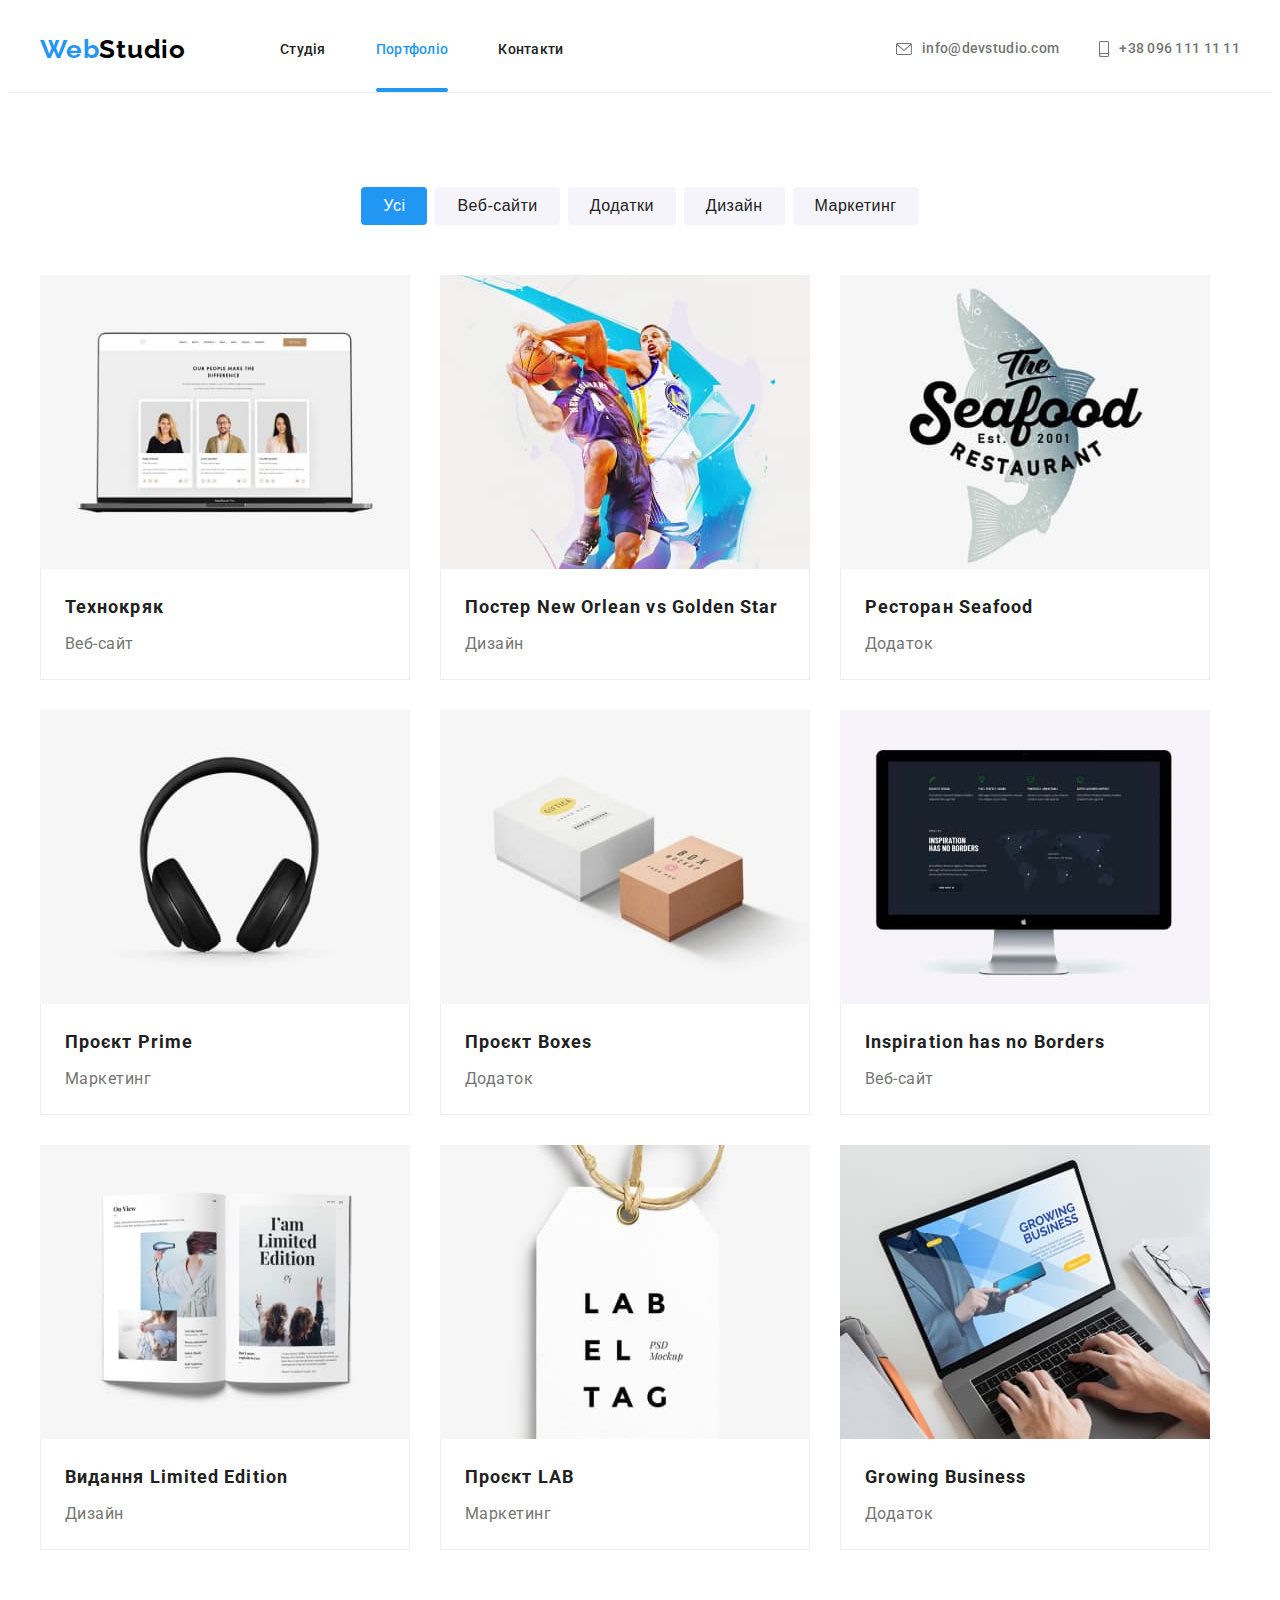
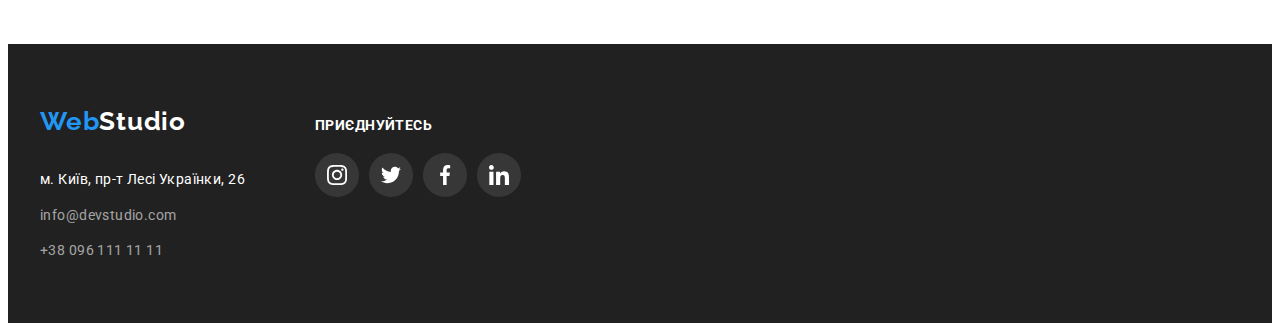
==== portfolio.html @ 7ac187a0 "add js, corected html and css" ====
<!DOCTYPE html>
<html lang="uk">

<head>
    <meta charset="UTF-8">
    <meta http-equiv="X-UA-Compatible" content="IE=edge">
    <meta name="viewport" content="width=device-width, initial-scale=1.0">
    <title>Document</title>
    <link
        href="https://fonts.googleapis.com/css2?family=Raleway:wght@700&family=Roboto:wght@400;500;700;900&display=swap"
        rel="stylesheet">
    <link rel="stylesheet" href="https://cdnjs.cloudflare.com/ajax/libs/modern-normalize/2.0.0/modern-normalize.min.css"
        integrity="sha512-4xo8blKMVCiXpTaLzQSLSw3KFOVPWhm/TRtuPVc4WG6kUgjH6J03IBuG7JZPkcWMxJ5huwaBpOpnwYElP/m6wg=="
        crossorigin="anonymous" referrerpolicy="no-referrer" />
    <link rel="stylesheet" href="./css/style.css">
</head>

<body>
    <header class="header">
        <div class="container header-container">
            <a class="logo logo-first-part link" href="./index.html">Web<span class="part-logo">Studio</span></a>
            <nav class="navigation">
                <ul class="nav-list list">
                    <li class="nav-link-item"><a class="nav-link-list link" href="./index.html">Студія</a></li>
                    <li class="nav-link-item"><a class="nav-link-list active link" href="">Портфоліо</a></li>
                    <li class="nav-link-item"><a class="nav-link-list link" href="">Контакти</a></li>
                </ul>
            </nav>
            <ul class="contact-list list">
                <li class="contact-list-item"><a class="contact-mail link" href="mainto:info@devstudio.com"><svg
                            class="contact-icon-mail">
                            <use href="./images/icons.svg#envelope"></use>
                        </svg>info@devstudio.com</a></li>
                <li class="contact-list-item"><a class="contact-number link" href="tel:+380961111111"><svg
                            class="contact-icon-number">
                            <use href="./images/icons.svg#smartphone"></use>
                        </svg>+38 096 111 11
                        11</a>
                </li>
            </ul>
        </div>
    </header>
    <main>

        <!--Prodjects-->

        <section class="project section">
            <div class="container">
                <h1 hidden>Відділи портфоліо</h1>
                <ul class="project-filtr list">
                    <li class="project-filtr-item">
                        <button class="headline-btn active-btn" type="button">Усі</button>
                    </li>
                    <li class="project-filtr-item">
                        <button class="headline-btn" type="button">Веб-сайти</button>
                    </li>
                    <li class="project-filtr-item">
                        <button class="headline-btn" type="button">Додатки</button>
                    </li>
                    <li class="project-filtr-item">
                        <button class="headline-btn" type="button">Дизайн</button>
                    </li>
                    <li class="project-filtr-item">
                        <button class="headline-btn" type="button">Маркетинг</button>
                    </li>
                </ul>
                <h2 hidden>Проекти</h2>
                <ul class="project-list list">
                    <li class="project-list-item">
                        <a class="project-list-link link" href="">
                            <div class="project-wrapper">
                                <img class="project-photo" src="./images/prodject-1.jpg"
                                    alt="ноутбук зі зображеням людей на єкрані" width="370" height="294">
                                <div class="project-wrapper-modal">
                                    <p class="project-modal">Ресурс пропонує комплексні
                                        пропозиції з різним рівнем
                                        функціоналу та сервісів. Все це дозволить відвідувачу отримати
                                        вичерпні відомості про компанію чи приватну особу.</p>
                                </div>
                            </div>
                            <div class="project-items">
                                <h3 class="project-name">Технокряк</h3>
                                <p class="project-department">Веб-сайт</p>
                            </div>
                        </a>
                    </li>
                    <li class="project-list-item">
                        <a class="project-list-link link" href="">
                            <div class="project-wrapper">
                                <img class="project-photo" src="./images/prodject-2.jpg"
                                    alt="два чоловіка грають в баскетбол" width="370" height="294">
                                <div class="project-wrapper-modal">
                                    <p class="project-modal">Ресурс пропонує комплексні
                                        пропозиції з різним рівнем
                                        функціоналу та сервісів. Все це дозволить відвідувачу отримати
                                        вичерпні відомості про компанію чи приватну особу.</p>
                                </div>
                            </div>
                            <div class="project-items">
                                <h3 class="project-name">Постер New Orlean vs Golden Star</h3>
                                <p class="project-department">Дизайн</p>
                            </div>
                        </a>
                    </li>
                    <li class="project-list-item">
                        <a class="project-list-link link" href="">
                            <div class="project-wrapper">
                                <img class="project-photo" src="./images/prodject-3.jpg" alt="логотип ресторана"
                                    width="370" height="294">
                                <div class="project-wrapper-modal">
                                    <p class="project-modal">Ресурс пропонує комплексні
                                        пропозиції з різним рівнем
                                        функціоналу та сервісів. Все це дозволить відвідувачу отримати
                                        вичерпні відомості про компанію чи приватну особу.</p>
                                </div>
                            </div>
                            <div class="project-items">
                                <h3 class="project-name">Ресторан Seafood</h3>
                                <p class="project-department">Додаток</p>
                            </div>
                        </a>
                    </li>
                    <li class="project-list-item">
                        <a class="project-list-link link" href="">
                            <div class="project-wrapper">
                                <img class="project-photo" src="./images/prodject-4.jpg" alt="чорны наушники"
                                    width="370" height="294">
                                <div class="project-wrapper-modal">
                                    <p class="project-modal">Ресурс пропонує комплексні
                                        пропозиції з різним рівнем
                                        функціоналу та сервісів. Все це дозволить відвідувачу отримати
                                        вичерпні відомості про компанію чи приватну особу.</p>
                                </div>
                            </div>
                            <div class="project-items">
                                <h3 class="project-name">Проєкт Prime</h3>
                                <p class="project-department">Маркетинг</p>
                            </div>
                        </a>
                    </li>
                    <li class="project-list-item">
                        <a class="project-list-link link" href="">
                            <div class="project-wrapper">
                                <img class="project-photo" src="./images/prodject-5.jpg"
                                    alt="дві коробочки колору бежевого і білого" width="370" height="294">
                                <div class="project-wrapper-modal">
                                    <p class="project-modal">Ресурс пропонує комплексні
                                        пропозиції з різним рівнем
                                        функціоналу та сервісів. Все це дозволить відвідувачу отримати
                                        вичерпні відомості про компанію чи приватну особу.</p>
                                </div>
                            </div>
                            <div class="project-items">
                                <h3 class="project-name">Проєкт Boxes</h3>
                                <p class="project-department">Додаток</p>
                            </div>
                        </a>
                    </li>
                    <li class="project-list-item">
                        <a class="project-list-link link" href="">
                            <div class="project-wrapper">
                                <img class="project-photo" src="./images/prodject-6.jpg" alt="комп'ютер" width="370"
                                    height="294">
                                <div class="project-wrapper-modal">
                                    <p class="project-modal">Ресурс пропонує комплексні
                                        пропозиції з різним рівнем
                                        функціоналу та сервісів. Все це дозволить відвідувачу отримати
                                        вичерпні відомості про компанію чи приватну особу.</p>
                                </div>
                            </div>
                            <div class="project-items">
                                <h3 class="project-name" lang="en">Inspiration has no Borders</h3>
                                <p class="project-department">Веб-сайт</p>
                            </div>
                        </a>
                    </li>
                    <li class="project-list-item">
                        <a class="project-list-link link" href="">
                            <div class="project-wrapper">
                                <img class="project-photo" src="./images/prodject-7.jpg" alt="відкритий журнал"
                                    width="370" height="294">
                                <div class="project-wrapper-modal">
                                    <p class="project-modal">Ресурс пропонує комплексні
                                        пропозиції з різним рівнем
                                        функціоналу та сервісів. Все це дозволить відвідувачу отримати
                                        вичерпні відомості про компанію чи приватну особу.</p>
                                </div>
                            </div>
                            <div class="project-items">
                                <h3 class="project-name">Видання Limited Edition</h3>
                                <p class="project-department">Дизайн</p>
                            </div>
                        </a>
                    </li>
                    <li class="project-list-item">
                        <a class="project-list-link link" href="">
                            <div class="project-wrapper">
                                <img class="project-photo" src="./images/prodject-8.jpg" alt="лого проекта LAB"
                                    width="370" height="294">
                                <div class="project-wrapper-modal">
                                    <p class="project-modal">Ресурс пропонує комплексні
                                        пропозиції з різним рівнем
                                        функціоналу та сервісів. Все це дозволить відвідувачу отримати
                                        вичерпні відомості про компанію чи приватну особу.</p>
                                </div>
                            </div>
                            <div class="project-items">
                                <h3 class="project-name">Проєкт LAB</h3>
                                <p class="project-department">Маркетинг</p>
                            </div>
                        </a>
                    </li>
                    <li class="project-list-item">
                        <a class="project-list-link link" href="">
                            <div class="project-wrapper">
                                <img class="project-photo" src="./images/prodject-9.jpg"
                                    alt="ноутбук зі зображенням на екрані проекту" width="370" height="294">
                                <div class="project-wrapper-modal">
                                    <p class="project-modal">Ресурс пропонує комплексні
                                        пропозиції з різним рівнем
                                        функціоналу та сервісів. Все це дозволить відвідувачу отримати
                                        вичерпні відомості про компанію чи приватну особу.</p>
                                </div>
                            </div>
                            <div class="project-items">
                                <h3 class="project-name" lang="en">Growing Business</h3>
                                <p class="project-department">Додаток</p>
                            </div>
                        </a>
                    </li>
                </ul>
            </div>
        </section>
    </main>
    <footer class="footer decoration">
        <div class="container container-join">
            <div class="adress-container">
                <a class="logo link" href="">Web<span class="second-part">Studio</span></a>
                <address class="contact-info">
                    <p class="address">м. Київ, пр-т Лесі Українки, 26</p>
                    <ul class="list">
                        <li class="info">
                            <a class="info-mail link" href="mailto:info@devstudio.com ">info@devstudio.com</a>
                        </li>
                        <li>
                            <a class="info-number link" href="tel:+380961111111">+38 096 111 11 11</a>
                        </li>
                    </ul>
                </address>
            </div>
            <div class="social-join">
                <h2 class="social">приєднуйтесь</h2>
                <ul class="social-list list">
                    <li class="social-list-item">
                        <a class="social-list-link-join" href="">
                            <svg class="social-list-icon-join" width="20" height="20">
                                <use href="./images/icons.svg#instagram"></use>
                            </svg>
                        </a>
                    </li>
                    <li class="social-list-item">
                        <a class="social-list-link-join" href="">
                            <svg class="social-list-icon-join" width="20" height="20">
                                <use href="./images/icons.svg#twitter"></use>
                            </svg>
                        </a>
                    </li>
                    <li class="social-list-item">
                        <a class="social-list-link-join" href="">
                            <svg class="social-list-icon-join" width="20" height="20">
                                <use href="./images/icons.svg#facebook"></use>
                            </svg>
                        </a>
                    </li>
                    <li class="social-list-item">
                        <a class="social-list-link-join" href="">
                            <svg class="social-list-icon-join" width="20" height="20">
                                <use href="./images/icons.svg#linkedin"></use>
                            </svg>
                        </a>
                    </li>
                </ul>
            </div>
    </footer>

    </div>

</body>

</html>
---- css/style.css ----
:root {
    --primare-font-family: 'Roboto', sans-serif;
    --second-font-family: 'Raleway', sans-serif;
    --primare-text-color-theme-dark: #212121;
    --secondary-text-color-theme-dark: #757575;
    --primare-text-color-theme-light: #ffffff;
    --secondary-text-color-theme-light: rgba(255, 255, 255, 0.6);
    --accent-color: #2196F3;
    --part-logo-color: #000000;
    --first-decoration-backgraund: #2F303A;
    --second-decoration-backgroend: #F5F4FA;
    --cubic: cubic-bezier(0.4, 0, 0.2, 1)
}

body {
    font-family: var(--primare-font-family);
    color: var(--primare-text-color-theme-dark);
}

h1,
h2,
h3,
p {
    margin-top: 0;
    margin-bottom: 0;
}

ul {
    margin-top: 0;
    margin-bottom: 0;
    padding-left: 0;
}

img {
    display: block;
}

address {
    font-style: normal;
}

.link {
    text-decoration: none;
}


.list {
    list-style: none;
}

.container {
    width: 1200px;
    padding-left: 15px;
    padding-right: 15px;
    margin-left: auto;
    margin-right: auto;
}

.section {
    padding-top: 94px;
    padding-bottom: 94px;
}

.header-container {
    display: flex;
    align-items: center;
}

.header {
    max-width: 1600px;
    margin-left: auto;
    margin-right: auto;
    border-bottom: 1px solid #ECECEC;
}

.logo {
    font-family: 'Raleway';
    font-weight: 700;
    font-size: 26px;
    line-height: 1.38;
    letter-spacing: 0.03em;
    color: var(--accent-color);
}

.logo-first-part {
    margin-right: 94px;
}

.part-logo {
    color: var(--part-logo-color);
}

.nav-list {
    display: flex;
}

.nav-link-list {
    display: block;
    padding-top: 32px;
    padding-bottom: 32px;
    font-weight: 500;
    font-size: 14px;
    line-height: 1.4;
    letter-spacing: 0.02em;
    color: var(--primare-text-color-theme-dark);
    transition: color 250ms var(--cubic);
}

.nav-link-list:hover,
.nav-link-list:focus {
    color: var(--accent-color);
}

.nav-link-item:not(:last-child) {
    margin-right: 50px;
}

.contact-list {
    display: flex;
    margin-left: auto;
}

.contact-list-item:not(:last-child) {
    margin-right: 40px;
}

.contact-mail,
.contact-number {
    display: inline-flex;
    align-items: center;
    font-weight: 500;
    font-size: 14px;
    line-height: 1.4;
    letter-spacing: 0.02em;
    color: var(--secondary-text-color-theme-dark);
    transition: color 250ms var(--cubic);
}


.contact-mail:hover,
.contact-mail:focus {
    color: var(--accent-color);
}

.contact-icon-mail {
    width: 16px;
    height: 12px;
    fill: var(--secondary-text-color-theme-dark);
    margin-right: 10px;
    transition: fill 250ms var(--cubic);
}


.contact-mail:hover .contact-icon-mail,
.contact-mail:focus .contact-icon-mail {
    fill: var(--accent-color);
}


.contact-icon-number {
    width: 10px;
    height: 16px;
    fill: var(--secondary-text-color-theme-dark);
    margin-right: 10px;
    transition: fill 250ms var(--cubic);
}

.contact-number:hover .contact-icon-number,
.contact-number:focus .contact-icon-number {
    fill: var(--accent-color);
}

.contact-number:hover,
.contact-number:focus {
    color: var(--accent-color);
}

.active {
    position: relative;
    color: var(--accent-color);
}

.active::after {
    content: "";
    position: absolute;
    width: 100%;
    height: 4px;
    left: 0;
    bottom: 0;
    border-radius: 2px;
    background-color: var(--accent-color);
}

/*---------START HERO---------*/
.hero {
    max-width: 1600px;
    margin-left: auto;
    margin-right: auto;
    background-image: linear-gradient(rgba(47, 48, 58, 0.4), rgba(47, 48, 58, 0.4)), url(../images/hero/Img.jpg);
    background-size: cover;
    text-align: center;
    padding-top: 200px;
    padding-bottom: 200px;
    background-color: var(--first-decoration-backgraund);
}

.hero-title {
    font-weight: 900;
    font-size: 44px;
    line-height: 1.36;
    letter-spacing: 0.06em;
    text-transform: uppercase;
    text-align: center;
    color: var(--primare-text-color-theme-light);
    margin-bottom: 40px;
}

.overtitle {
    max-width: 696px;
    margin-right: auto;
    margin-left: auto;
}

.hero-button {
    min-width: 216px;
    padding: 10px 30px;
    font-weight: 700;
    font-size: 16px;
    line-height: 1.88;
    letter-spacing: 0.06em;
    text-align: center;
    border-radius: 4px;
    border: 1px solid transparent;
    color: var(--primare-text-color-theme-light);
    transition: background-color 250ms var(--cubic);
    cursor: pointer;
}

.hero-button:hover,
.hero-button:focus {
    background-color: var(--accent-color);
}

.position {
    text-align: center;
}

/*--------END HERO-----------*/
/*-----START ADVANTAGES------*/
.advantages-section {
    padding-top: 94px;
}


.advantages-list {
    display: flex;
    margin-left: -30px;
}

.advantages-list-item {
    flex-basis: calc((100% - 90px) / 4);
    margin-left: 30px;
}

.advantages-list-item::before {
    display: block;
    content: "";
    height: 120px;
    background-size: 70px 70px;
    background-repeat: no-repeat;
    background-position: center;
    background-color: #F5F4FA;
    margin-bottom: 30px;
}

.advantages-icon-antena::before {
    content: "";
    background-image: url(../images/antena.svg);
}

.advantages-icon-clock::before {
    content: "";
    background-image: url(../images/clock\ 1.svg);
}

.advantages-icon-vector::before {
    content: "";
    background-image: url(../images/vector.svg);
}

.advantages-icon-astronaut::before {
    content: "";
    background-image: url(../images/astronaut\ 1.svg);
}

.advantages-title {
    font-weight: 700;
    font-size: 14px;
    line-height: 1.14;
    letter-spacing: 0.03em;
    text-transform: uppercase;
    margin-bottom: 10px;
}

.advantages-desc {
    font-size: 14px;
    line-height: 1.71;
    letter-spacing: 0.03em;
    color: var(--secondary-text-color-theme-dark);
}

/*------END ADVANTAGES-------*/
/*-----START MAIN-----*/

.main {
    padding-bottom: 94px;
}

.title {
    font-weight: 700;
    font-size: 36px;
    line-height: 1.17;
    letter-spacing: 0.03em;
    margin-bottom: 50px;
}

.main-list {
    display: flex;
    margin-left: -30px;
}

.main-list-item {
    position: relative;
    width: 370px;
    margin-left: 30px;
}



.main-list-application {
    position: absolute;
    bottom: 0;
    right: 0;
    margin: 0;
    width: 100%;
    height: 70px;
    display: flex;
    justify-content: center;
    align-items: center;
    color: var(--primare-text-color-theme-light);
    background-color: rgba(47, 48, 58, 0.8);
    font-weight: 700;
    font-size: 14px;
    line-height: 1.14;
    letter-spacing: 0.03em;
    text-transform: uppercase;
}

/*------END MAIN-------*/
/*-----START EMPLOYEES------*/
.employees {
    background-color: var(--second-decoration-backgroend);
}

.employees-title {
    background-color: var(--second-decoration-backgroend);
}

.employees-list {
    display: flex;
    margin-left: -30px;
}

.employees-card {
    margin-left: 30px;
    box-shadow: 0px 1px 3px rgba(0, 0, 0, 0.12),
        0px 1px 1px rgba(0, 0, 0, 0.14),
        0px 2px 1px rgba(0, 0, 0, 0.2);
    border-radius: 0px 0px 4px 4px;
}

.employees-wrapper {
    padding: 32px 30px;
    background-color: #ffffff;


}

.employees-name {
    font-weight: 500;
    font-size: 16px;
    line-height: 1.19;
    letter-spacing: 0.03em;
    color: var(--primare-text-color-theme-dark);
    margin-bottom: 10px;
}

.employees-position {
    font-size: 16px;
    line-height: 1.19;
    letter-spacing: 0.03em;
    color: var(--secondary-text-color-theme-dark);
    margin-bottom: 16px;
}

.social-list {
    display: flex;
    justify-content: space-between;
}

.social-list-link {
    display: flex;
    align-items: center;
    justify-content: center;
    width: 44px;
    height: 44px;
    border-radius: 50%;
    transition: background-color 250ms var(--cubic);
}

.social-list-icon {
    fill: #AFB1B8;
    transition: fill 250ms var(--cubic);
}

.social-list-link:hover,
.social-list-link:focus {
    background-color: var(--accent-color);
}

.social-list-link:hover .social-list-icon,
.social-list-link:focus .social-list-icon {
    fill: var(--primare-text-color-theme-light);
}

/*-----END EMPLOYEES-----*/

/*------START CUSTOMER-----*/

.customer-list {
    display: flex;
    justify-content: space-between;
}

.customer-link-list {
    display: flex;
    align-items: center;
    justify-content: center;
    width: 170px;
    height: 92px;
    border: 1px solid #AFB1B8;
    border-radius: 4px;
    transition: border 250ms var(--cubic);
}

.customer-link-list:hover,
.customer-link-list:focus {
    border: 1px solid var(--accent-color);
}

.customer-link-list:hover .customer-list-icon,
.customer-link-list:focus .customer-list-icon {
    fill: var(--accent-color);
}

.customer-list-icon {
    fill: #AFB1B8;
    transition: fill 250ms var(--cubic);
}


/*------END CUSTOMER-------*/


/*-----START FOOTER------*/
.footer {
    max-width: 1600px;
    margin-left: auto;
    margin-right: auto;
    padding-top: 60px;
    padding-bottom: 60px;
    background-color: var(--primare-text-color-theme-dark);
}

.second-part {
    color: var(--primare-text-color-theme-light);
}

.contact-info {
    margin-top: 28px;
    margin-right: 70px;
}

.address {
    font-style: normal;
    font-weight: 400;
    font-size: 14px;
    line-height: 1.71;
    letter-spacing: 0.03em;
    margin-bottom: 12px;
    color: var(--primare-text-color-theme-light);
}

.info-mail {
    font-style: normal;
    font-weight: 400;
    font-size: 14px;
    line-height: 1.71;
    letter-spacing: 0.03em;
    color: var(--secondary-text-color-theme-light);
    transition: color 250ms var(--cubic);
}

.info-mail:hover,
.info-mail:focus {
    color: var(--primare-text-color-theme-light);
}

.info:not(:last-child) {
    margin-bottom: 12px;
}

.info-number {
    font-style: normal;
    font-weight: 400;
    font-size: 14px;
    line-height: 1.71;
    letter-spacing: 0.03em;
    color: var(--secondary-text-color-theme-light);
    transition: color 250ms var(--cubic);
}

.info-number:hover,
.info-number:focus {
    color: var(--primare-text-color-theme-light);
}

.container-join {
    display: flex;
    align-items: baseline;
}

.social {
    font-weight: 700;
    font-size: 14px;
    line-height: 16px;
    letter-spacing: 0.03em;
    text-transform: uppercase;
    color: var(--primare-text-color-theme-light);
    margin-bottom: 20px;
}

.social-list-item:not(:last-child) {
    margin-right: 10px;

}

.social-list-link-join {
    display: flex;
    align-items: center;
    justify-content: center;
    width: 44px;
    height: 44px;
    border-radius: 50%;
    background-color: rgba(255, 255, 255, 0.1);
    transition: background-color 250ms var(--cubic);
}

.social-list-link-join:hover,
.social-list-link-join:focus {
    background-color: var(--accent-color);
}

.social-list-icon-join {
    fill: #ffffff;
}

/*---------END FOOTER---------*/

/*---------PORTFOLIO----------*/

/*------START PROJECT------*/
.project {
    padding-top: 94px;
    padding-bottom: 94px;
}

.headline-btn {
    font-weight: 500;
    font-size: 16px;
    line-height: 1.62;
    letter-spacing: 0.03em;
    cursor: pointer;
    color: var(--primare-text-color-theme-dark);
    background-color: var(--second-decoration-backgroend);
    border: none;
    border-radius: 4px;
    padding: 6px 22px;
    transition: background-color 250ms var(--cubic), color 250ms var(--cubic), box-shadow 250ms var(--cubic);
}

.headline-btn:hover,
.headline-btn:focus {
    background-color: var(--accent-color);
    color: var(--primare-text-color-theme-light);
    box-shadow: 0px 3px 1px rgba(0, 0, 0, 0.1), 0px 1px 2px rgba(0, 0, 0, 0.08), 0px 2px 2px rgba(0, 0, 0, 0.12);
}

.active-btn {
    background-color: var(--accent-color);
    color: var(--primare-text-color-theme-light);
}

.project-filtr {
    display: flex;
    justify-content: center;
}

.project-filtr-item:not(:last-child) {
    margin-right: 8px;
}

.project-list {
    display: flex;
    flex-wrap: wrap;
    margin-top: 50px;
}

.project-list-item {
    width: 370px;
    margin-right: 30px;
    margin-bottom: 30px;
}

.project-list-link {
    transition: box-shadow 250ms var(--cubic);
}

.project-list-link:hover,
.project-list-link:focus {
    display: block;
    border: 1px solid #EEEEEE;
    box-shadow: 0px 1px 1px rgba(0, 0, 0, 0.12), 0px 4px 4px rgba(0, 0, 0, 0.06), 1px 4px 6px rgba(0, 0, 0, 0.16);
}

.project-wrapper {
    position: relative;
    overflow: hidden;
}

.project-wrapper-modal {
    position: absolute;
    top: 0;
    left: 0;
    width: 100%;
    height: 100%;
    background-color: rgba(33, 150, 243, 0.9);

    opacity: 0;
    transform: translateY(100%);
    transition: transform 250ms var(--cubic), opacity 250ms var(--cubic);
}

.project-list-link:hover .project-wrapper-modal {
    transform: translateY(0%);
    opacity: 1;
}

.project-modal {
    position: absolute;
    min-width: 322px;
    min-height: 168px;
    top: 50%;
    left: 50%;
    transform: translate(-50%, -50%);

    font-size: 18px;
    line-height: 1.6;
    letter-spacing: 0.03em;
    color: var(--primare-text-color-theme-light);
}

.project-list-item:nth-child(3n) {
    margin-right: 0;
}

.project-list-item:nth-last-child(-n+3) {
    margin-bottom: 0;
}

.project-items {
    padding: 20px 24px;
    border: 1px solid #EEEEEE;
    border-top: 0;
}

.project-name {
    font-weight: 700;
    font-size: 18px;
    line-height: 2.00;
    letter-spacing: 0.06em;
    color: var(--primare-text-color-theme-dark);
    margin-bottom: 4px;
}

.project-department {
    font-size: 16px;
    line-height: 1.88;
    letter-spacing: 0.03em;
    color: var(--secondary-text-color-theme-dark);
}

.backdrop {
    position: fixed;
    top: 0;
    left: 0;
    width: 100vw;
    height: 100vh;
    background-color: rgba(0, 0, 0, 0.2);

    opacity: 1;
    transition: opacity 250ms var(--cubic), visibility 250ms var(--cubic);
}

.backdrop.is-hidden {
    opacity: 0;
    visibility: hidden;
    pointer-events: none;
}

.modal {
    position: absolute;
    width: 528px;
    height: 580px;
    top: 50%;
    left: 50%;
    transform: translate(-50%, -50%);

    background-color: var(--primare-text-color-theme-light);
}

.moda-close-btn {
    position: absolute;
    top: 8px;
    right: 8px;
    display: flex;
    justify-content: center;
    align-items: center;
    width: 30px;
    height: 30px;
    border-radius: 50%;
    border: 1px solid rgba(0, 0, 0, 0.1);
    background-color: transparent;
    padding: 0;
    cursor: pointer;

}
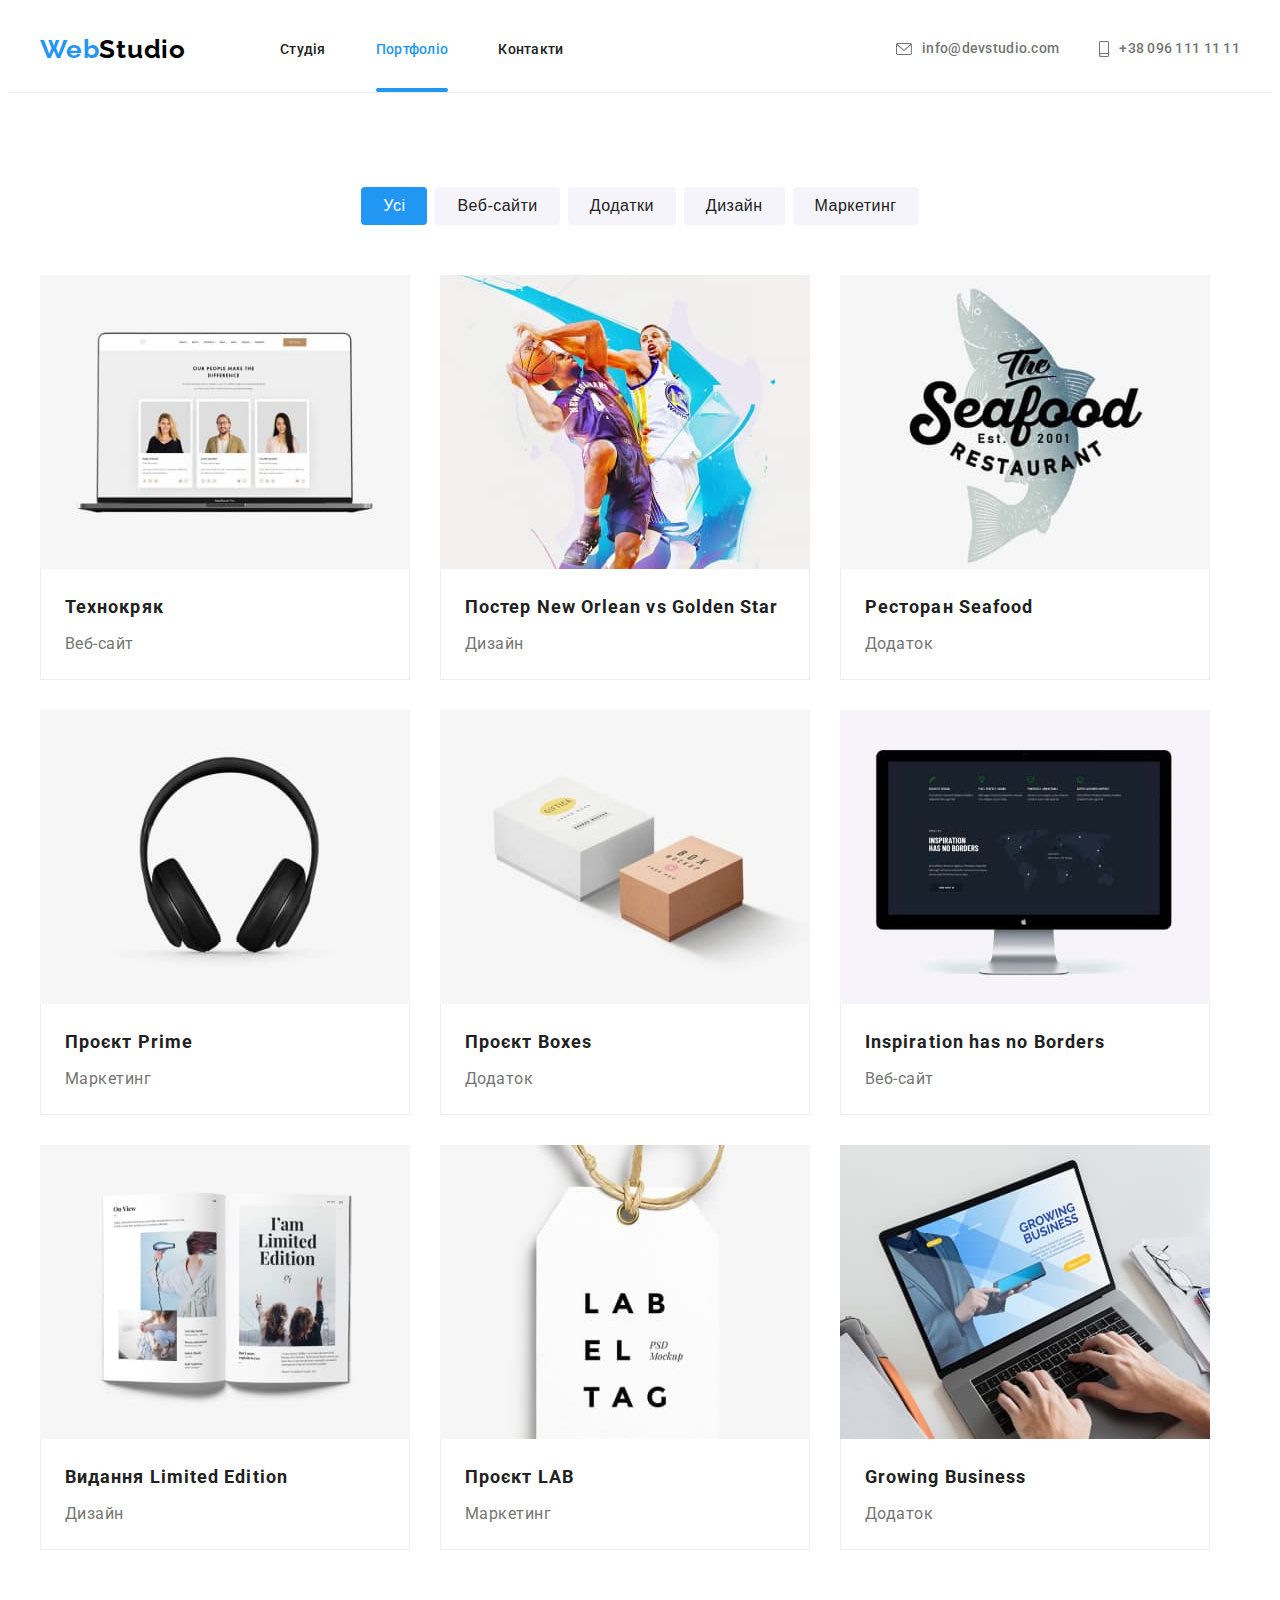
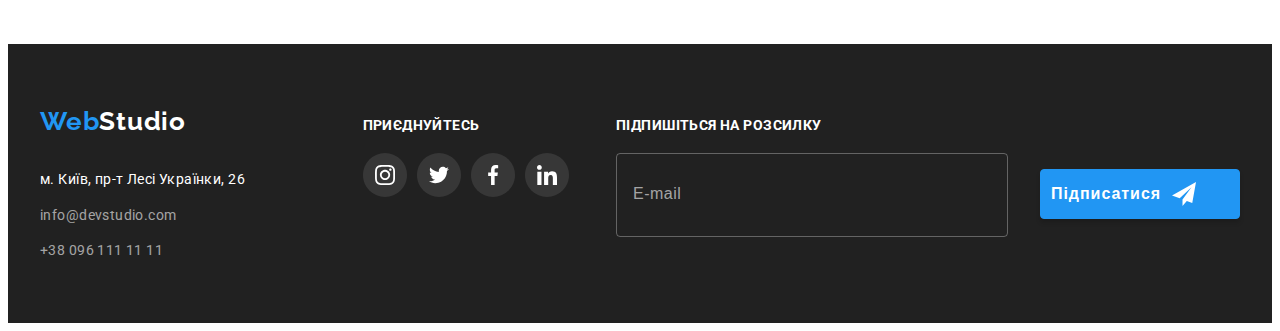
==== commit 6f0cf2b3: "add css and html" ====
--- a/portfolio.html
+++ b/portfolio.html
@@ -281,6 +281,13 @@
                     </li>
                 </ul>
             </div>
+            <div class="subscribe">
+                <p class="social">Підпишіться на розсилку</p>
+                <form class="social-subscribe">
+                    <input class="social-subscribe-input" type="email" placeholder="E-mail">
+                    <button class="subscribe-submit-btn" type="submit">Підписатися</button>
+                </form>
+            </div>
     </footer>
 
     </div>
--- a/css/style.css
+++ b/css/style.css
@@ -191,6 +191,20 @@
     background-color: var(--accent-color);
 }
 
+.visually-hidden {
+    position: absolute;
+    width: 1px;
+    height: 1px;
+    margin: -1px;
+    border: 0;
+    padding: 0;
+    white-space: nowrap;
+    clip-path: inset(100%);
+    clip: rect(0 0 0 0);
+    overflow: hidden;
+}
+
+
 /*---------START HERO---------*/
 .hero {
     max-width: 1600px;
@@ -538,6 +552,7 @@
 .container-join {
     display: flex;
     align-items: baseline;
+    justify-content: space-between;
 }
 
 .social {
@@ -573,6 +588,10 @@
 
 .social-list-icon-join {
     fill: #ffffff;
+
+    .form {
+        display: flex;
+    }
 }
 
 /*---------END FOOTER---------*/
@@ -639,7 +658,6 @@
 .project-list-link:hover,
 .project-list-link:focus {
     display: block;
-    border: 1px solid #EEEEEE;
     box-shadow: 0px 1px 1px rgba(0, 0, 0, 0.12), 0px 4px 4px rgba(0, 0, 0, 0.06), 1px 4px 6px rgba(0, 0, 0, 0.16);
 }
 
@@ -734,9 +752,15 @@
     height: 580px;
     top: 50%;
     left: 50%;
-    transform: translate(-50%, -50%);
-
+    padding: 40px;
     background-color: var(--primare-text-color-theme-light);
+
+    transform: translate(-50%, -50%) scale(1);
+    transition: transform 250ms var(--cubic);
+}
+
+.backdrop.is-hidden .modal {
+    transform: translate(-50%, -50%) scale(0.9);
 }
 
 .moda-close-btn {
@@ -753,5 +777,212 @@
     background-color: transparent;
     padding: 0;
     cursor: pointer;
-
-}+    transition: fill 250ms var(--cubic);
+}
+
+.moda-close-btn:focus .modal-close-icon {
+    fill: #2196F3;
+}
+
+.social-subscribe-input {
+    width: 358px;
+    height: 50px;
+    padding: 16px;
+    border-radius: 4px;
+    border: 1px solid rgba(255, 255, 255, 0.30);
+    background-color: rgba(33, 150, 243, 0.00);
+    color: #ffffff;
+    transition: border 250ms var(--cubic)
+}
+
+.social-subscribe-input:focus {
+    outline: none;
+    border: 1px solid rgb(33, 150, 243, 1);
+}
+
+.social-subscribe .social-subscribe-input::placeholder {
+    font-size: 16px;
+    font-weight: 400;
+    line-height: 1.25;
+    letter-spacing: 0.48px;
+    color: rgba(255, 255, 255, 0.60);
+}
+
+.subscribe-submit-btn {
+    display: inline-flex;
+    align-items: center;
+    width: 200px;
+    height: 50px;
+    margin-left: 28px;
+    padding: 10px;
+    border-radius: 4px;
+    background-color: var(--accent-color);
+    box-shadow: 0px 4px 4px 0px rgba(0, 0, 0, 0.15);
+    border: 1px solid var(--accent-color);
+    color: #ffffff;
+    text-align: center;
+    font-size: 16px;
+    font-style: normal;
+    font-weight: 700;
+    line-height: 1.87; 
+    letter-spacing: 0.96px;
+    cursor: pointer;
+    transition: box-shadow 250ms var(--cubic);
+}
+
+.subscribe-submit-btn::after {
+    content: "";
+    width: 24px;
+    height: 24px;
+    margin-left:11px;
+    background-image: url(../images/icon-send.svg);
+    background-repeat: no-repeat;
+}
+
+.modal-subscription {
+    font-weight: 700;
+    text-align: center;
+    font-size: 20px;
+    line-height: normal;
+    letter-spacing: 0.6px;
+    color: #212121;
+    margin-bottom: 12px;
+}
+
+.contact-form {
+    display: flex;
+    flex-direction: column;
+}
+
+.contact-form-field {
+    display: inline-block;
+    margin-bottom: 4px;
+    font-size: 12px;
+    font-weight: 400;
+    line-height: normal;
+    letter-spacing: 0.12px;
+    color: #757575;
+}
+
+.contact-form-input-wrapper {
+    position: relative;
+}
+
+.contact-form-input {
+    display: inline-block;
+    width: 100%;
+    height: 40px;
+    padding-left: 42px;
+    border-radius: 4px;
+    border: 1px solid rgba(33, 33, 33, 0.20);
+    transition: border 250ms var(--cubic);
+    cursor: pointer
+}
+
+.contact-form-input:focus {
+    outline: none;
+    border: 1px solid #2196F3;
+}
+
+.contact-form-input-icon {
+    display: block;
+    position: absolute;
+    top: 50%;
+    left: 12px;
+    transform: translateY(-50%);
+    transition: fill 250ms var(--cubic);
+}
+
+.contact-form-input:focus + .contact-form-input-icon {
+    fill: #2196F3;
+}
+
+.contact-form-message {
+    width: 100%;
+    height: 120px;
+    padding: 16px 12px;
+    border-radius: 4px;
+    border: 1px solid rgba(33, 33, 33, 0.20);
+    resize: none;
+    transition: border 2250ms var(--cubic);
+}
+
+.contact-form-message::placeholder {
+    font-size: 12px;
+    font-weight: 400;
+    line-height: normal;
+    letter-spacing: 0.12px;
+    color: rgba(117, 117, 117, 0.50);
+}
+
+.contact-form-message:focus {
+    outline: none;
+    border: 1px solid #2196F3;
+}
+
+.contact-form-checkbox-label{
+    position: relative;
+    display: flex;
+    align-items: center;
+    cursor: pointer;
+    margin-top: 20px;
+}
+
+.contact-form-checkbox {
+    position: absolute;
+    margin-left: 8px;
+}
+.checkbox-hidden {
+    opacity: 0;
+    transition: opacity 250ms var(--cubic);
+}
+
+.contact-form-checkbox-field:checked ~ .checkbox-hidden {
+    opacity: 1;
+    transition: opacity 250ms var(--cubic);
+}
+
+.policy-checkbox {
+    margin-left: 32px;
+    font-size: 14px;
+    font-weight: 400;
+    line-height: 1.7;
+    letter-spacing: 0.42px;
+    color: #757575;
+}
+
+.checkbox-link {
+    text-decoration-line: underline;
+    color: var(--accent-color);
+}
+
+.contact-submit-btn {
+    display: flex;
+    align-items: center;
+    justify-content: center;
+    width: 200px;
+    height: 50px;
+    margin-top: 30px;
+    margin-left: auto;
+    margin-right: auto;
+    border-radius: 4px;
+    background-color: var(--accent-color);
+    box-shadow: 0px 4px 4px 0px rgba(0, 0, 0, 0.15);
+    border: 1px solid var(--accent-color);
+    color: #ffffff;
+    text-align: center;
+    font-size: 16px;
+    font-style: normal;
+    font-weight: 700;
+    line-height: 1.87; 
+    letter-spacing: 0.96px;
+    cursor: pointer;
+    transition: box-shadow 250ms var(--cubic);
+}
+
+
+
+
+
+
+
